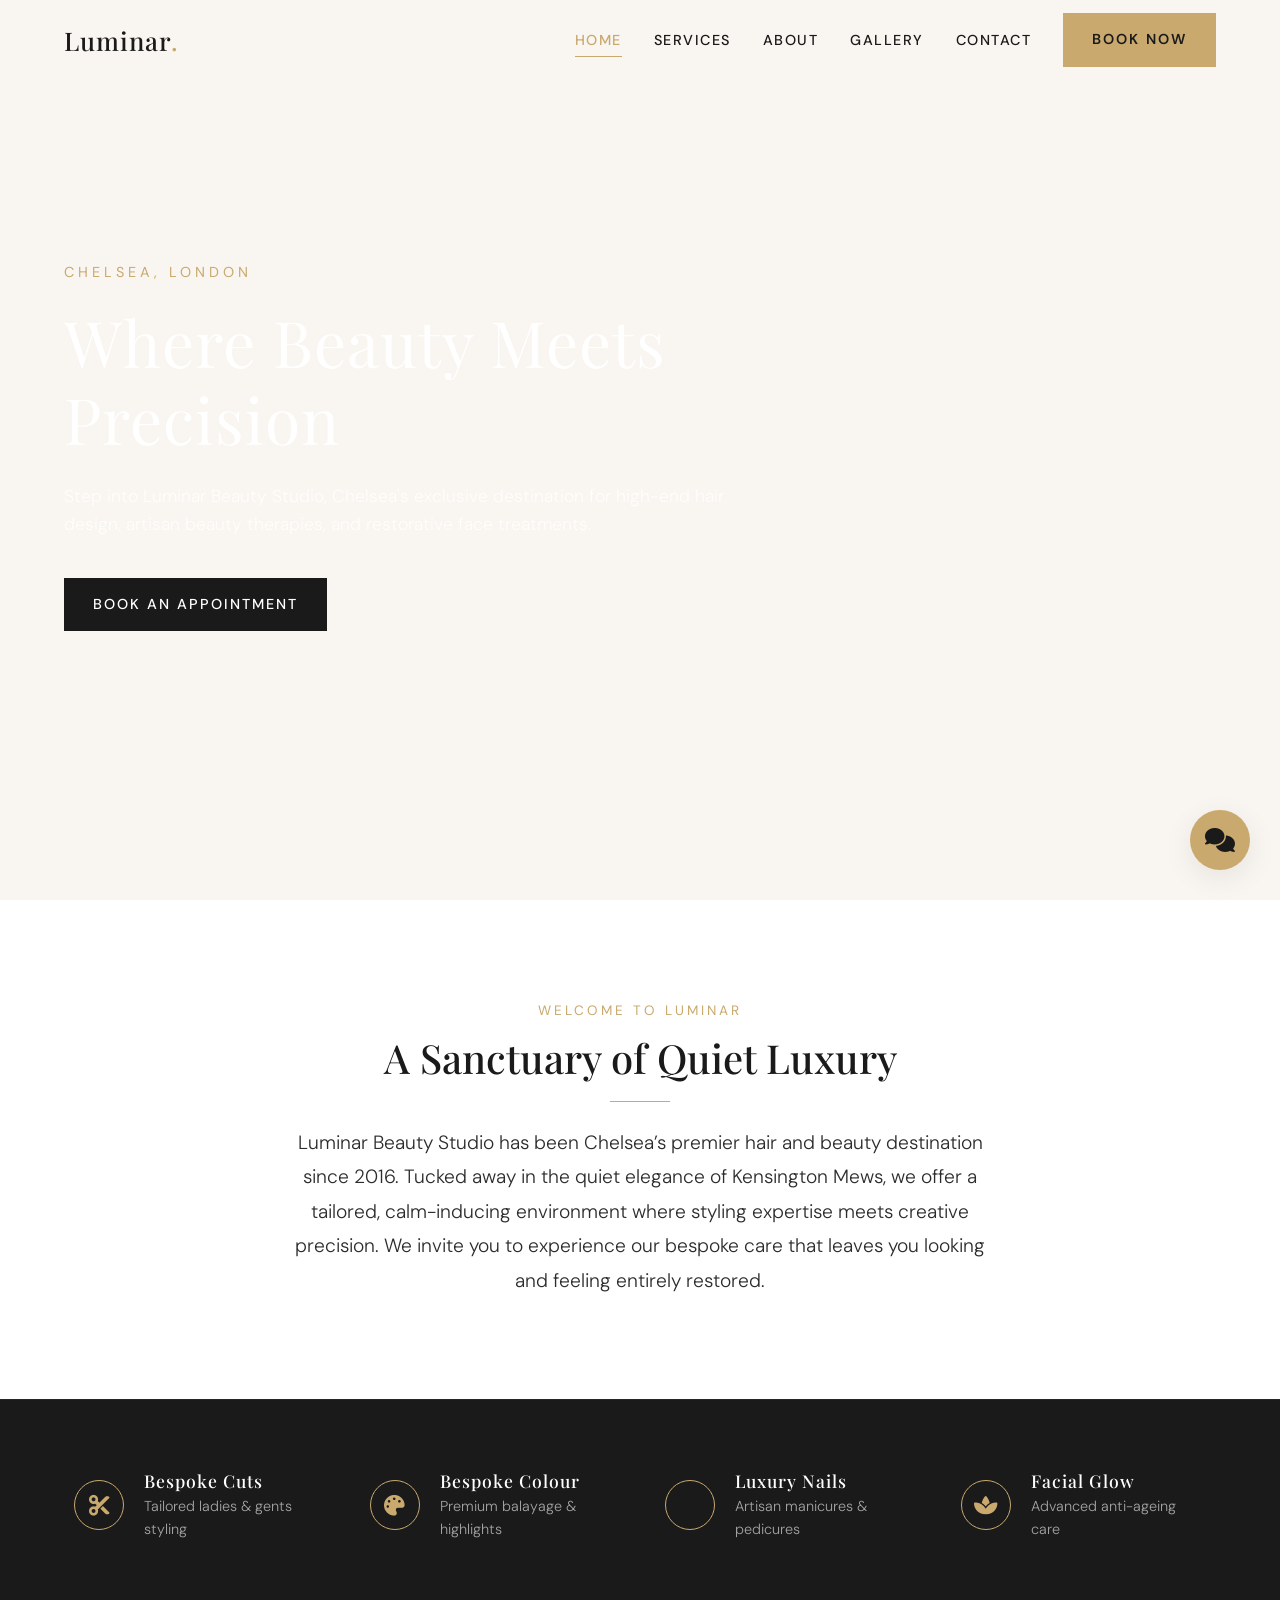
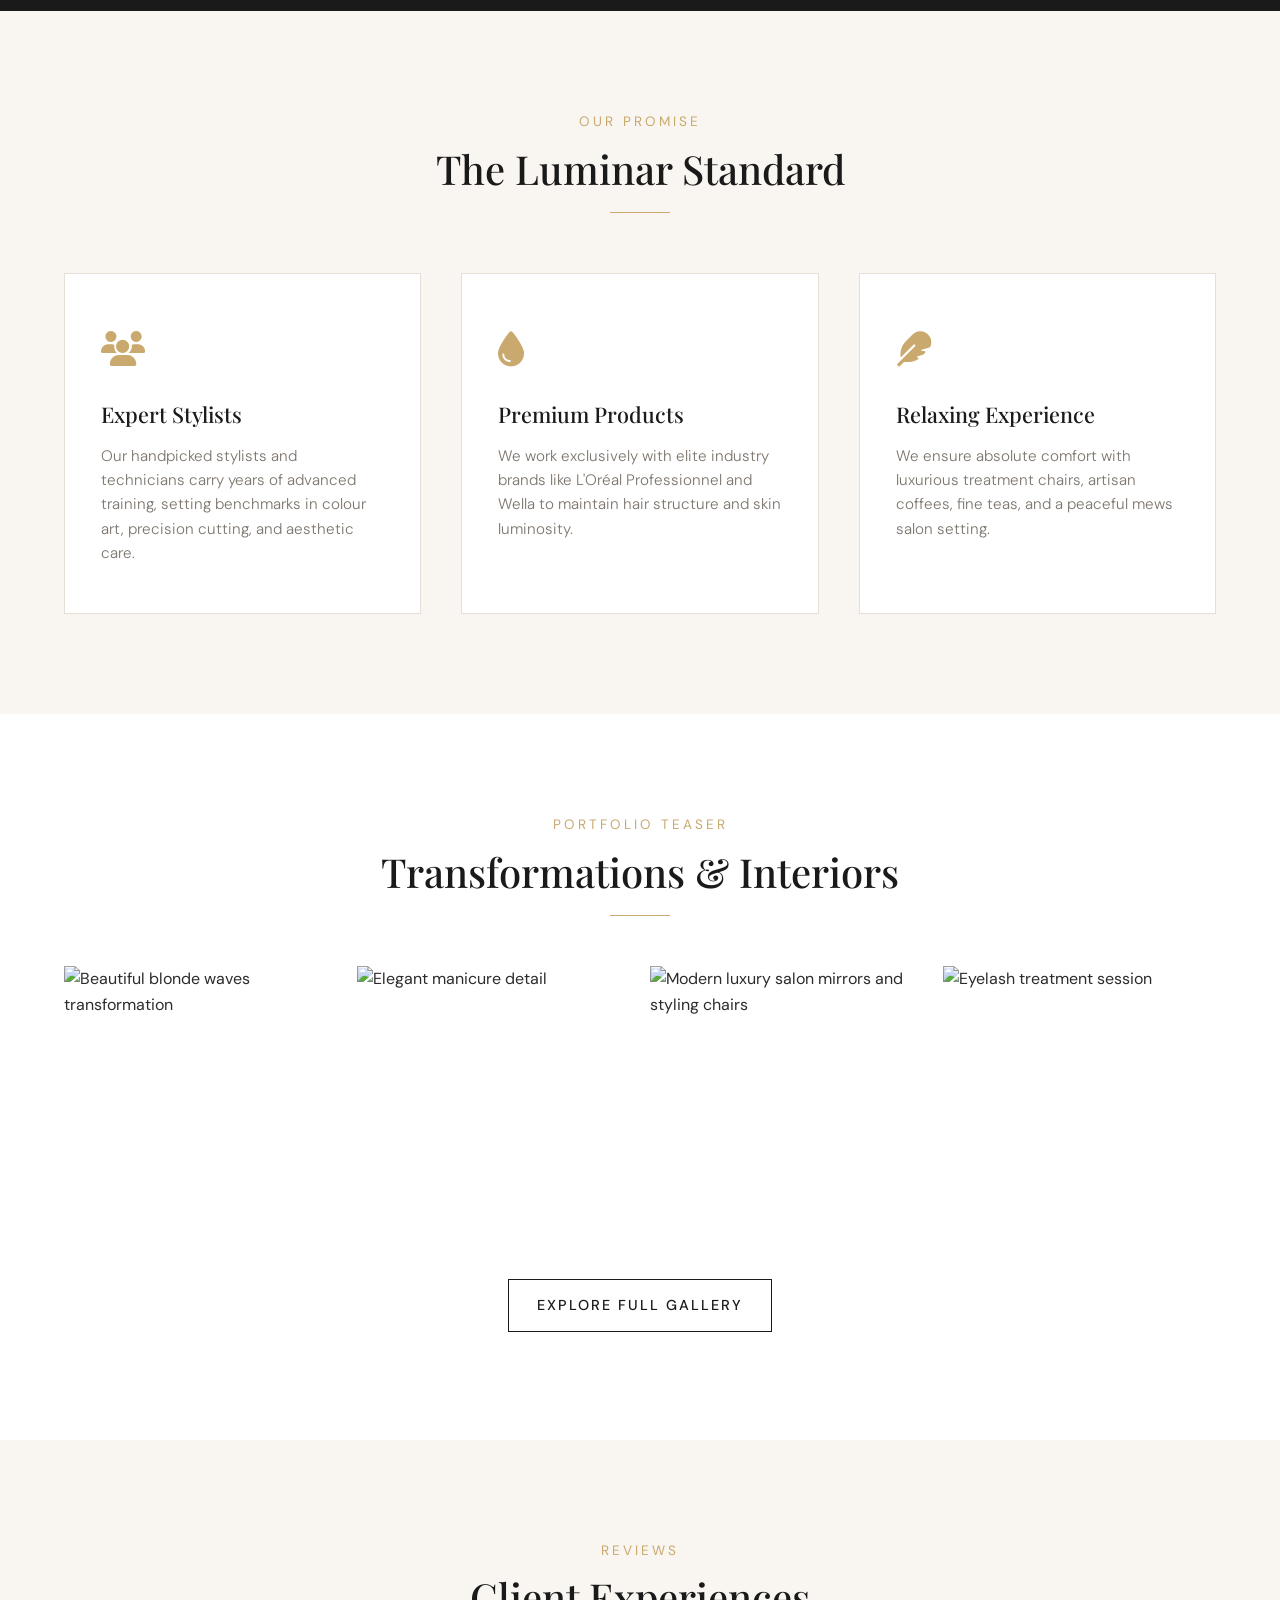
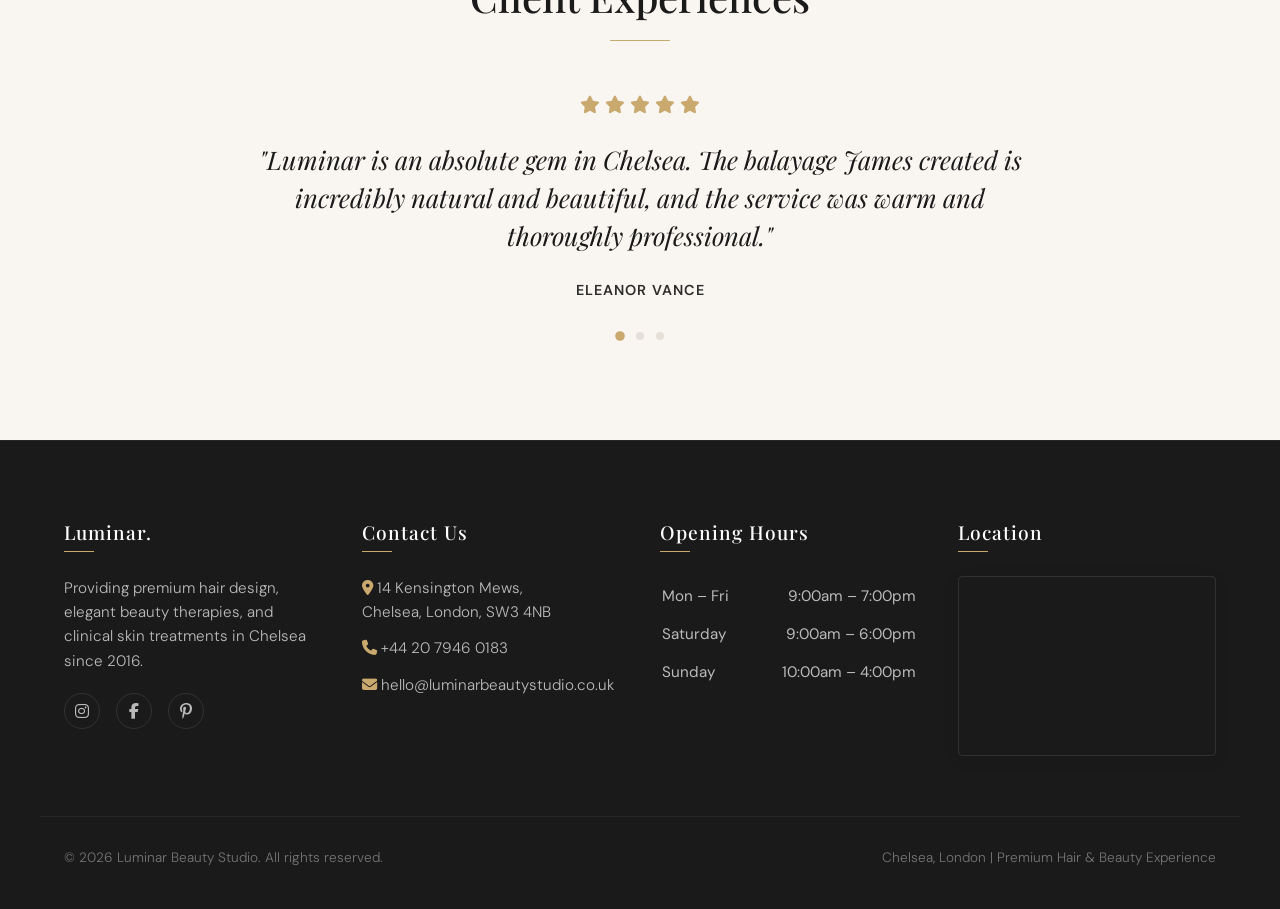
==== index.html @ 2d9eed4e "Initial commit: Luminar Beauty Studio website" ====
<!DOCTYPE html>
<html lang="en">
<head>
  <meta charset="UTF-8">
  <meta name="viewport" content="width=device-width, initial-scale=1.0">
  <meta name="description" content="Discover Luminar Beauty Studio, Chelsea's premier hair and beauty salon in London. Experience boutique luxury, professional hair colouring, balayage, manicures, and bespoke facials.">
  <title>Luminar Beauty Studio | Premium Chelsea Hair &amp; Beauty Salon, London</title>
  <link rel="stylesheet" href="styles.css">
  <link rel="stylesheet" href="https://cdnjs.cloudflare.com/ajax/libs/font-awesome/6.4.0/css/all.min.css">
</head>
<body>

  <!-- Sticky Header -->
  <header>
    <div class="container header-container">
      <a href="index.html" class="logo" id="header-logo">
        <h1>Luminar<span>.</span></h1>
      </a>
      
      <nav>
        <ul class="nav-links">
          <li><a href="index.html" class="nav-link">Home</a></li>
          <li><a href="services.html" class="nav-link">Services</a></li>
          <li><a href="about.html" class="nav-link">About</a></li>
          <li><a href="gallery.html" class="nav-link">Gallery</a></li>
          <li><a href="contact.html" class="nav-link">Contact</a></li>
        </ul>
        <a href="contact.html" class="btn btn-gold btn-header">Book Now</a>
      </nav>

      <button class="hamburger" aria-label="Toggle Navigation">
        <span class="hamburger-line"></span>
        <span class="hamburger-line"></span>
        <span class="hamburger-line"></span>
      </button>
    </div>
  </header>

  <!-- Hero Section -->
  <section class="hero">
    <div class="hero-bg" style="background-image: url('https://images.unsplash.com/photo-1560066984-138dadb4c035?auto=format&fit=crop&w=1600&q=80');"></div>
    <div class="container">
      <div class="hero-content reveal">
        <span class="hero-subtitle">Chelsea, London</span>
        <h1>Where Beauty Meets Precision</h1>
        <p class="hero-text">Step into Luminar Beauty Studio, Chelsea's exclusive destination for high-end hair design, artisan beauty therapies, and restorative face treatments.</p>
        <a href="contact.html" class="btn btn-primary"><span>Book an Appointment</span></a>
      </div>
    </div>
  </section>

  <!-- Intro Section -->
  <section class="intro-section section-padding">
    <div class="container">
      <div class="reveal">
        <span class="section-subtitle">Welcome to Luminar</span>
        <h2 class="section-title">A Sanctuary of Quiet Luxury</h2>
        <p class="intro-text">Luminar Beauty Studio has been Chelsea’s premier hair and beauty destination since 2016. Tucked away in the quiet elegance of Kensington Mews, we offer a tailored, calm-inducing environment where styling expertise meets creative precision. We invite you to experience our bespoke care that leaves you looking and feeling entirely restored.</p>
      </div>
    </div>
  </section>

  <!-- Services Highlight Strip -->
  <section class="services-highlight">
    <div class="container">
      <div class="services-strip reveal">
        <div class="strip-item">
          <div class="strip-icon"><i class="fa-solid fa-scissors"></i></div>
          <div class="strip-info">
            <h3>Bespoke Cuts</h3>
            <p>Tailored ladies &amp; gents styling</p>
          </div>
        </div>
        <div class="strip-item">
          <div class="strip-icon"><i class="fa-solid fa-palette"></i></div>
          <div class="strip-info">
            <h3>Bespoke Colour</h3>
            <p>Premium balayage &amp; highlights</p>
          </div>
        </div>
        <div class="strip-item">
          <div class="strip-icon"><i class="fa-solid fa-sparkles"></i></div>
          <div class="strip-info">
            <h3>Luxury Nails</h3>
            <p>Artisan manicures &amp; pedicures</p>
          </div>
        </div>
        <div class="strip-item">
          <div class="strip-icon"><i class="fa-solid fa-spa"></i></div>
          <div class="strip-info">
            <h3>Facial Glow</h3>
            <p>Advanced anti-ageing care</p>
          </div>
        </div>
      </div>
    </div>
  </section>

  <!-- Why Choose Us -->
  <section class="why-choose-us section-padding">
    <div class="container">
      <div class="text-center reveal">
        <span class="section-subtitle">Our Promise</span>
        <h2 class="section-title">The Luminar Standard</h2>
      </div>
      
      <div class="why-grid">
        <div class="why-card reveal" style="transition-delay: 0.1s;">
          <div class="why-card-icon"><i class="fa-solid fa-users"></i></div>
          <h3>Expert Stylists</h3>
          <p>Our handpicked stylists and technicians carry years of advanced training, setting benchmarks in colour art, precision cutting, and aesthetic care.</p>
        </div>
        <div class="why-card reveal" style="transition-delay: 0.2s;">
          <div class="why-card-icon"><i class="fa-solid fa-droplet"></i></div>
          <h3>Premium Products</h3>
          <p>We work exclusively with elite industry brands like L'Oréal Professionnel and Wella to maintain hair structure and skin luminosity.</p>
        </div>
        <div class="why-card reveal" style="transition-delay: 0.3s;">
          <div class="why-card-icon"><i class="fa-solid fa-feather"></i></div>
          <h3>Relaxing Experience</h3>
          <p>We ensure absolute comfort with luxurious treatment chairs, artisan coffees, fine teas, and a peaceful mews salon setting.</p>
        </div>
      </div>
    </div>
  </section>

  <!-- Before & After Teaser -->
  <section class="gallery-teaser section-padding">
    <div class="container">
      <div class="text-center reveal">
        <span class="section-subtitle">Portfolio Teaser</span>
        <h2 class="section-title">Transformations &amp; Interiors</h2>
      </div>
      
      <div class="teaser-grid reveal">
        <div class="teaser-item">
          <img src="https://images.unsplash.com/photo-1595476108010-b4d1f102b1b1?auto=format&fit=crop&w=600&q=80" alt="Beautiful blonde waves transformation">
          <div class="teaser-overlay"><span>View Hair</span></div>
        </div>
        <div class="teaser-item">
          <img src="https://images.unsplash.com/photo-1604654894610-df63bc536371?auto=format&fit=crop&w=600&q=80" alt="Elegant manicure detail">
          <div class="teaser-overlay"><span>View Beauty</span></div>
        </div>
        <div class="teaser-item">
          <img src="https://images.unsplash.com/photo-1633681926022-84c23e8cb2d6?auto=format&fit=crop&w=600&q=80" alt="Modern luxury salon mirrors and styling chairs">
          <div class="teaser-overlay"><span>View Interiors</span></div>
        </div>
        <div class="teaser-item">
          <img src="https://images.unsplash.com/photo-1522337360788-8b13dee7a37e?auto=format&fit=crop&w=600&q=80" alt="Eyelash treatment session">
          <div class="teaser-overlay"><span>View Care</span></div>
        </div>
      </div>
      
      <div class="text-center reveal" style="margin-top: 20px;">
        <a href="gallery.html" class="btn btn-secondary">Explore Full Gallery</a>
      </div>
    </div>
  </section>

  <!-- Testimonials -->
  <section class="testimonials-section section-padding">
    <div class="container">
      <div class="text-center reveal">
        <span class="section-subtitle">Reviews</span>
        <h2 class="section-title">Client Experiences</h2>
      </div>
      
      <div class="testimonials-container reveal">
        <div class="testimonial-slide active" data-slide-index="0">
          <div class="stars">
            <i class="fa-solid fa-star"></i>
            <i class="fa-solid fa-star"></i>
            <i class="fa-solid fa-star"></i>
            <i class="fa-solid fa-star"></i>
            <i class="fa-solid fa-star"></i>
          </div>
          <p class="quote">"Luminar is an absolute gem in Chelsea. The balayage James created is incredibly natural and beautiful, and the service was warm and thoroughly professional."</p>
          <div class="client-name">Eleanor Vance</div>
        </div>
        
        <div class="testimonial-slide" data-slide-index="1">
          <div class="stars">
            <i class="fa-solid fa-star"></i>
            <i class="fa-solid fa-star"></i>
            <i class="fa-solid fa-star"></i>
            <i class="fa-solid fa-star"></i>
            <i class="fa-solid fa-star"></i>
          </div>
          <p class="quote">"The best gel manicure I have ever had in London. Priya pays attention to every minor detail. The salon interior is gorgeous, quiet, and peaceful."</p>
          <div class="client-name">Sophia Sterling</div>
        </div>
        
        <div class="testimonial-slide" data-slide-index="2">
          <div class="stars">
            <i class="fa-solid fa-star"></i>
            <i class="fa-solid fa-star"></i>
            <i class="fa-solid fa-star"></i>
            <i class="fa-solid fa-star"></i>
            <i class="fa-solid fa-star"></i>
          </div>
          <p class="quote">"A truly five-star experience from start to finish. The team is lovely, the atmosphere is elegant yet welcoming, and my haircut is perfect. Strongly recommend!"</p>
          <div class="client-name">Marcus Thorne</div>
        </div>
        
        <div class="testimonial-dots">
          <span class="dot active" data-slide="0"></span>
          <span class="dot" data-slide="1"></span>
          <span class="dot" data-slide="2"></span>
        </div>
      </div>
    </div>
  </section>

  <!-- Footer -->
  <footer>
    <div class="container footer-grid">
      <div class="footer-col">
        <h3>Luminar.</h3>
        <p>Providing premium hair design, elegant beauty therapies, and clinical skin treatments in Chelsea since 2016.</p>
        <div class="social-links">
          <a href="https://instagram.com/luminarbeautystudio" target="_blank" aria-label="Instagram"><i class="fa-brands fa-instagram"></i></a>
          <a href="#" aria-label="Facebook"><i class="fa-brands fa-facebook-f"></i></a>
          <a href="#" aria-label="Pinterest"><i class="fa-brands fa-pinterest-p"></i></a>
        </div>
      </div>
      
      <div class="footer-col">
        <h3>Contact Us</h3>
        <p><i class="fa-solid fa-location-dot gold-text"></i> 14 Kensington Mews,<br>Chelsea, London, SW3 4NB</p>
        <p><i class="fa-solid fa-phone gold-text"></i> +44 20 7946 0183</p>
        <p><i class="fa-solid fa-envelope gold-text"></i> <a href="mailto:hello@luminarbeautystudio.co.uk">hello@luminarbeautystudio.co.uk</a></p>
      </div>
      
      <div class="footer-col">
        <h3>Opening Hours</h3>
        <table class="hours-table">
          <tr><td>Mon – Fri</td><td>9:00am – 7:00pm</td></tr>
          <tr><td>Saturday</td><td>9:00am – 6:00pm</td></tr>
          <tr><td>Sunday</td><td>10:00am – 4:00pm</td></tr>
        </table>
      </div>
      
      <div class="footer-col">
        <h3>Location</h3>
        <div class="map-container">
          <iframe src="https://www.google.com/maps/embed?pb=!1m18!1m12!1m3!1d2484.2863953787723!2d-0.1742938!3d51.4895697!2m3!1f0!2f0!3f0!3m2!1i1024!2i768!4f13.1!3m3!1m2!1s0x4876056637b8be73%3A0xe9f79e5eb2d1fdf2!2sKensington%20Mews%2C%20Chelsea%2C%20London%2C%20UK!5e0!3m2!1sen!2sus!4v1680000000000!5m2!1sen!2sus" allowfullscreen="" loading="lazy" referrerpolicy="no-referrer-when-downgrade" title="Google Maps - Luminar Chelsea location"></iframe>
        </div>
      </div>
    </div>
    
    <div class="container footer-bottom">
      <p>&copy; 2026 Luminar Beauty Studio. All rights reserved.</p>
      <p>Chelsea, London | Premium Hair &amp; Beauty Experience</p>
    </div>
  </footer>

  <!-- Floating AI Chat Widget -->
  <div class="chat-widget">
    <button id="chat-trigger" class="chat-trigger" aria-label="Open AI Assistant">
      <i class="fa-solid fa-comments"></i>
    </button>
    <div id="chat-window" class="chat-window">
      <div class="chat-header">
        <div class="chat-avatar">L</div>
        <div class="chat-header-info">
          <h4>Luminar AI Assistant ✨</h4>
          <p>Ask me anything about our services</p>
        </div>
        <button id="chat-close-btn" class="chat-close-btn" aria-label="Close Chat">&times;</button>
      </div>
      <div id="chat-body" class="chat-body">
        <div class="chat-message bot">
          Hello! I'm your Luminar AI Assistant. Ask me anything about our hair, beauty, or facial services, pricing, or opening hours!
        </div>
        <div id="typing-indicator" class="typing-indicator">
          <div class="typing-dot"></div>
          <div class="typing-dot"></div>
          <div class="typing-dot"></div>
        </div>
      </div>
      <div class="chat-footer">
        <input type="text" id="chat-input" class="chat-input" placeholder="Type your message..." autocomplete="off">
        <button id="chat-send-btn" class="chat-send-btn" aria-label="Send Message">
          <i class="fa-solid fa-paper-plane"></i>
        </button>
      </div>
    </div>
  </div>

  <script src="script.js"></script>
</body>
</html>
---- styles.css ----
/* ==========================================================================
   Luminar Beauty Studio - Premium CSS Design System
   ========================================================================== */

/* Imports */
@import url('https://fonts.googleapis.com/css2?family=DM+Sans:ital,opsz,wght@0,9..40,300;0,9..40,400;0,9..40,500;0,9..40,700;1,9..40,400&family=Playfair+Display:ital,wght@0,400;0,500;0,600;0,700;1,400&display=swap');

/* Variables */
:root {
  --color-charcoal: #1a1a1a;
  --color-charcoal-rgb: 26, 26, 26;
  --color-cream: #f9f5f0;
  --color-cream-rgb: 249, 245, 240;
  --color-gold: #c9a96e;
  --color-gold-hover: #b8955a;
  --color-gold-light: rgba(201, 169, 110, 0.1);
  --color-border: #e5dfd8;
  --color-white: #ffffff;
  --color-text-dark: #2c2c2c;
  --color-text-light: #f9f5f0;
  --color-text-muted: #7c756d;
  
  --font-serif: 'Playfair Display', Georgia, serif;
  --font-sans: 'DM Sans', system-ui, -apple-system, sans-serif;
  
  --transition-smooth: all 0.4s cubic-bezier(0.25, 1, 0.5, 1);
  --transition-fast: all 0.2s ease;
  --shadow-subtle: 0 4px 20px rgba(0, 0, 0, 0.05);
  --shadow-medium: 0 8px 30px rgba(0, 0, 0, 0.08);
  --shadow-chat: 0 12px 40px rgba(0, 0, 0, 0.15);
  
  --header-height: 80px;
}

/* Reset & Base Styles */
*, *::before, *::after {
  box-sizing: border-box;
  margin: 0;
  padding: 0;
}

html {
  scroll-behavior: smooth;
  -webkit-font-smoothing: antialiased;
  -moz-osx-font-smoothing: grayscale;
}

body {
  font-family: var(--font-sans);
  background-color: var(--color-cream);
  color: var(--color-text-dark);
  line-height: 1.6;
  overflow-x: hidden;
}

/* Typography */
h1, h2, h3, h4, h5, h6 {
  font-family: var(--font-serif);
  color: var(--color-charcoal);
  font-weight: 500;
  line-height: 1.2;
}

p {
  color: var(--color-text-dark);
  font-size: 1.05rem;
  font-weight: 300;
}

a {
  text-decoration: none;
  color: inherit;
  transition: var(--transition-fast);
}

/* Utilities */
.container {
  width: 100%;
  max-width: 1200px;
  margin: 0 auto;
  padding: 0 24px;
}

.section-padding {
  padding: 100px 0;
}

.text-center {
  text-align: center;
}

.gold-text {
  color: var(--color-gold);
}

/* Buttons */
.btn {
  display: inline-block;
  padding: 14px 28px;
  font-family: var(--font-sans);
  font-size: 0.9rem;
  font-weight: 500;
  text-transform: uppercase;
  letter-spacing: 2px;
  border: 1px solid transparent;
  cursor: pointer;
  transition: var(--transition-smooth);
  position: relative;
  overflow: hidden;
}

.btn-primary {
  background-color: var(--color-charcoal);
  color: var(--color-white);
  border-color: var(--color-charcoal);
}

.btn-primary::after {
  content: '';
  position: absolute;
  top: 0;
  left: 0;
  width: 100%;
  height: 100%;
  background: var(--color-gold);
  z-index: 1;
  transform: scaleX(0);
  transform-origin: right;
  transition: transform 0.4s cubic-bezier(0.25, 1, 0.5, 1);
}

.btn-primary:hover::after {
  transform: scaleX(1);
  transform-origin: left;
}

.btn-primary:hover {
  border-color: var(--color-gold);
}

.btn-primary span {
  position: relative;
  z-index: 2;
}

.btn-secondary {
  background-color: transparent;
  color: var(--color-charcoal);
  border-color: var(--color-charcoal);
}

.btn-secondary:hover {
  background-color: var(--color-charcoal);
  color: var(--color-white);
}

.btn-gold {
  background-color: var(--color-gold);
  color: var(--color-charcoal);
  border-color: var(--color-gold);
  font-weight: 600;
}

.btn-gold:hover {
  background-color: var(--color-charcoal);
  color: var(--color-white);
  border-color: var(--color-charcoal);
}

/* Animations */
.reveal {
  opacity: 0;
  transform: translateY(30px);
  transition: opacity 0.8s cubic-bezier(0.25, 1, 0.5, 1), transform 0.8s cubic-bezier(0.25, 1, 0.5, 1);
}

.reveal.active {
  opacity: 1;
  transform: translateY(0);
}

/* Sticky Header */
header {
  position: fixed;
  top: 0;
  left: 0;
  width: 100%;
  height: var(--header-height);
  z-index: 1000;
  transition: var(--transition-smooth);
  display: flex;
  align-items: center;
}

header.scrolled {
  background-color: rgba(26, 26, 26, 0.95);
  backdrop-filter: blur(10px);
  box-shadow: var(--shadow-subtle);
  height: 70px;
}

header.scrolled .nav-link {
  color: var(--color-text-light);
}

header.scrolled .logo h1 {
  color: var(--color-white);
}

header.scrolled .hamburger-line {
  background-color: var(--color-white);
}

.header-container {
  display: flex;
  justify-content: space-between;
  align-items: center;
  width: 100%;
}

.logo h1 {
  font-family: var(--font-serif);
  font-size: 1.6rem;
  letter-spacing: 1px;
  color: var(--color-charcoal);
  transition: var(--transition-smooth);
}

.logo span {
  color: var(--color-gold);
}

nav {
  display: flex;
  align-items: center;
  gap: 32px;
}

.nav-links {
  display: flex;
  list-style: none;
  gap: 32px;
}

.nav-link {
  font-size: 0.9rem;
  font-weight: 500;
  text-transform: uppercase;
  letter-spacing: 1.5px;
  color: var(--color-charcoal);
  padding: 8px 0;
  position: relative;
}

.nav-link::after {
  content: '';
  position: absolute;
  bottom: 0;
  left: 0;
  width: 100%;
  height: 1px;
  background-color: var(--color-gold);
  transform: scaleX(0);
  transform-origin: right;
  transition: transform 0.3s ease;
}

.nav-link:hover::after,
.nav-link.active::after {
  transform: scaleX(1);
  transform-origin: left;
}

.nav-link.active {
  color: var(--color-gold) !important;
}

/* Hamburger Menu (Mobile Only) */
.hamburger {
  display: none;
  flex-direction: column;
  justify-content: space-between;
  width: 24px;
  height: 18px;
  background: transparent;
  border: none;
  cursor: pointer;
  z-index: 1100;
}

.hamburger-line {
  width: 100%;
  height: 2px;
  background-color: var(--color-charcoal);
  transition: var(--transition-smooth);
}

/* Hero Section (Home) */
.hero {
  position: relative;
  height: 100vh;
  min-height: 600px;
  display: flex;
  align-items: center;
  color: var(--color-white);
  overflow: hidden;
}

.hero-bg {
  position: absolute;
  top: 0;
  left: 0;
  width: 100%;
  height: 100%;
  background-size: cover;
  background-position: center;
  filter: brightness(0.45);
  transform: scale(1.05);
  animation: subtleZoom 20s infinite alternate;
  z-index: 1;
}

@keyframes subtleZoom {
  0% { transform: scale(1.05); }
  100% { transform: scale(1.12); }
}

.hero-content {
  position: relative;
  z-index: 2;
  max-width: 700px;
}

.hero-subtitle {
  font-family: var(--font-sans);
  font-size: 0.9rem;
  text-transform: uppercase;
  letter-spacing: 4px;
  color: var(--color-gold);
  margin-bottom: 20px;
  display: block;
}

.hero h1 {
  color: var(--color-white);
  font-size: 4rem;
  margin-bottom: 24px;
  font-weight: 400;
  letter-spacing: 1px;
}

.hero-text {
  font-size: 1.1rem;
  color: rgba(255, 255, 255, 0.85);
  margin-bottom: 40px;
  font-weight: 300;
}

/* Intro Section */
.intro-section {
  background-color: var(--color-white);
  text-align: center;
}

.section-subtitle {
  font-family: var(--font-sans);
  font-size: 0.85rem;
  text-transform: uppercase;
  letter-spacing: 3px;
  color: var(--color-gold);
  margin-bottom: 12px;
  display: block;
}

.section-title {
  font-size: 2.5rem;
  margin-bottom: 24px;
  position: relative;
  padding-bottom: 20px;
}

.section-title::after {
  content: '';
  position: absolute;
  bottom: 0;
  left: 50%;
  transform: translateX(-50%);
  width: 60px;
  height: 1px;
  background-color: var(--color-gold);
}

.intro-text {
  max-width: 700px;
  margin: 0 auto;
  font-size: 1.2rem;
  font-weight: 300;
  line-height: 1.8;
  color: var(--color-text-dark);
}

/* Services highlight strip */
.services-highlight {
  background-color: var(--color-charcoal);
  color: var(--color-white);
  padding: 60px 0;
  border-top: 1px solid rgba(255, 255, 255, 0.05);
}

.services-strip {
  display: grid;
  grid-template-columns: repeat(4, 1fr);
  gap: 30px;
}

.strip-item {
  display: flex;
  align-items: center;
  gap: 20px;
  padding: 10px;
}

.strip-icon {
  width: 50px;
  height: 50px;
  border-radius: 50%;
  border: 1px solid var(--color-gold);
  display: flex;
  align-items: center;
  justify-content: center;
  color: var(--color-gold);
  font-size: 1.3rem;
  flex-shrink: 0;
}

.strip-info h3 {
  color: var(--color-white);
  font-size: 1.1rem;
  letter-spacing: 1px;
  margin-bottom: 4px;
}

.strip-info p {
  color: rgba(255, 255, 255, 0.6);
  font-size: 0.9rem;
}

/* Why Choose Us */
.why-choose-us {
  background-color: var(--color-cream);
}

.why-grid {
  display: grid;
  grid-template-columns: repeat(3, 1fr);
  gap: 40px;
  margin-top: 60px;
}

.why-card {
  background-color: var(--color-white);
  padding: 48px 36px;
  border: 1px solid var(--color-border);
  transition: var(--transition-smooth);
}

.why-card:hover {
  transform: translateY(-5px);
  box-shadow: var(--shadow-subtle);
  border-color: var(--color-gold);
}

.why-card-icon {
  font-size: 2.2rem;
  color: var(--color-gold);
  margin-bottom: 24px;
}

.why-card h3 {
  font-size: 1.35rem;
  margin-bottom: 16px;
}

.why-card p {
  font-size: 0.95rem;
  color: var(--color-text-muted);
}

/* Gallery Teaser */
.gallery-teaser {
  background-color: var(--color-white);
}

.teaser-grid {
  display: grid;
  grid-template-columns: repeat(4, 1fr);
  gap: 20px;
  margin: 50px 0 40px;
}

.teaser-item {
  position: relative;
  overflow: hidden;
  aspect-ratio: 1 / 1;
}

.teaser-item img {
  width: 100%;
  height: 100%;
  object-fit: cover;
  transition: transform 0.6s ease;
}

.teaser-item:hover img {
  transform: scale(1.08);
}

.teaser-overlay {
  position: absolute;
  top: 0;
  left: 0;
  width: 100%;
  height: 100%;
  background: rgba(26, 26, 26, 0.6);
  display: flex;
  align-items: center;
  justify-content: center;
  opacity: 0;
  transition: var(--transition-smooth);
}

.teaser-item:hover .teaser-overlay {
  opacity: 1;
}

.teaser-overlay span {
  color: var(--color-white);
  border-bottom: 1px solid var(--color-gold);
  padding-bottom: 4px;
  font-weight: 500;
  letter-spacing: 1.5px;
  text-transform: uppercase;
  font-size: 0.85rem;
}

/* Testimonials Carousel */
.testimonials-section {
  background-color: var(--color-cream);
  overflow: hidden;
  position: relative;
}

.testimonials-container {
  max-width: 800px;
  margin: 50px auto 0;
  position: relative;
}

.testimonial-slide {
  text-align: center;
  display: none;
  animation: fadeIn 0.6s ease;
}

.testimonial-slide.active {
  display: block;
}

@keyframes fadeIn {
  from { opacity: 0; transform: translateY(10px); }
  to { opacity: 1; transform: translateY(0); }
}

.stars {
  color: var(--color-gold);
  font-size: 1.1rem;
  margin-bottom: 20px;
}

.quote {
  font-family: var(--font-serif);
  font-size: 1.6rem;
  color: var(--color-charcoal);
  line-height: 1.5;
  margin-bottom: 24px;
  font-style: italic;
}

.client-name {
  font-family: var(--font-sans);
  font-weight: 600;
  letter-spacing: 1px;
  text-transform: uppercase;
  font-size: 0.9rem;
}

.testimonial-dots {
  display: flex;
  justify-content: center;
  gap: 12px;
  margin-top: 30px;
}

.dot {
  width: 8px;
  height: 8px;
  border-radius: 50%;
  background-color: var(--color-border);
  cursor: pointer;
  transition: var(--transition-fast);
}

.dot.active {
  background-color: var(--color-gold);
  transform: scale(1.2);
}

/* Footer */
footer {
  background-color: var(--color-charcoal);
  color: var(--color-text-light);
  padding: 80px 0 40px;
  border-top: 1px solid rgba(255, 255, 255, 0.05);
}

.footer-grid {
  display: grid;
  grid-template-columns: repeat(4, 1fr);
  gap: 40px;
  margin-bottom: 60px;
}

.footer-col h3 {
  color: var(--color-white);
  font-size: 1.2rem;
  letter-spacing: 1px;
  margin-bottom: 24px;
  position: relative;
  padding-bottom: 8px;
}

.footer-col h3::after {
  content: '';
  position: absolute;
  bottom: 0;
  left: 0;
  width: 30px;
  height: 1px;
  background-color: var(--color-gold);
}

.footer-col p {
  color: rgba(255, 255, 255, 0.7);
  font-size: 0.95rem;
  margin-bottom: 12px;
}

.footer-col a {
  color: rgba(255, 255, 255, 0.7);
}

.footer-col a:hover {
  color: var(--color-gold);
}

.social-links {
  display: flex;
  gap: 16px;
  margin-top: 20px;
}

.social-links a {
  width: 36px;
  height: 36px;
  border-radius: 50%;
  border: 1px solid rgba(255, 255, 255, 0.1);
  display: flex;
  align-items: center;
  justify-content: center;
  color: rgba(255, 255, 255, 0.7);
  font-size: 1rem;
}

.social-links a:hover {
  border-color: var(--color-gold);
  color: var(--color-gold);
}

.hours-table {
  width: 100%;
}

.hours-table tr {
  border-bottom: 1px solid rgba(255, 255, 255, 0.05);
}

.hours-table td {
  padding: 6px 0;
  font-size: 0.95rem;
  color: rgba(255, 255, 255, 0.7);
}

.hours-table td:last-child {
  text-align: right;
}

.map-container {
  border: 1px solid rgba(255, 255, 255, 0.1);
  overflow: hidden;
  border-radius: 4px;
  box-shadow: var(--shadow-subtle);
  height: 180px;
}

.map-container iframe {
  width: 100%;
  height: 100%;
  border: none;
}

.footer-bottom {
  border-top: 1px solid rgba(255, 255, 255, 0.05);
  padding-top: 30px;
  display: flex;
  justify-content: space-between;
  align-items: center;
}

.footer-bottom p {
  font-size: 0.85rem;
  color: rgba(255, 255, 255, 0.4);
}

/* Page Header Sub-style */
.page-banner {
  background-color: var(--color-charcoal);
  color: var(--color-white);
  padding: 140px 0 80px;
  text-align: center;
}

.page-banner h1 {
  color: var(--color-white);
  font-size: 3rem;
  margin-bottom: 16px;
}

.page-banner p {
  color: var(--color-gold);
  font-size: 1.1rem;
  font-weight: 300;
  letter-spacing: 2px;
  text-transform: uppercase;
}

/* Services Page CSS */
.services-section {
  background-color: var(--color-cream);
}

.tabs-container {
  display: flex;
  justify-content: center;
  gap: 16px;
  margin-bottom: 50px;
}

.tab-btn {
  background: transparent;
  border: 1px solid var(--color-border);
  color: var(--color-charcoal);
  padding: 12px 24px;
  font-family: var(--font-sans);
  font-size: 0.9rem;
  font-weight: 500;
  text-transform: uppercase;
  letter-spacing: 1.5px;
  cursor: pointer;
  transition: var(--transition-smooth);
}

.tab-btn:hover,
.tab-btn.active {
  background-color: var(--color-charcoal);
  color: var(--color-white);
  border-color: var(--color-charcoal);
}

.services-list {
  display: none;
  grid-template-columns: repeat(2, 1fr);
  gap: 30px;
}

.services-list.active {
  display: grid;
}

.service-card {
  background-color: var(--color-white);
  padding: 30px;
  border: 1px solid var(--color-border);
  display: flex;
  flex-direction: column;
  justify-content: space-between;
  transition: var(--transition-smooth);
}

.service-card:hover {
  border-color: var(--color-gold);
  box-shadow: var(--shadow-subtle);
}

.service-header {
  display: flex;
  justify-content: space-between;
  align-items: baseline;
  margin-bottom: 12px;
}

.service-header h3 {
  font-size: 1.3rem;
}

.service-price {
  font-family: var(--font-serif);
  font-size: 1.3rem;
  font-weight: 600;
  color: var(--color-gold);
}

.service-desc {
  font-size: 0.95rem;
  color: var(--color-text-muted);
}

.services-bottom-cta {
  background-color: var(--color-white);
  border-top: 1px solid var(--color-border);
}

.services-bottom-cta h3 {
  font-size: 1.8rem;
  margin-bottom: 12px;
}

.services-bottom-cta p {
  color: var(--color-text-muted);
  margin-bottom: 24px;
}

/* About Page CSS */
.story-grid {
  display: grid;
  grid-template-columns: 1fr 1fr;
  gap: 60px;
  align-items: center;
}

.story-img-container {
  position: relative;
}

.story-img-container::before {
  content: '';
  position: absolute;
  top: 20px;
  left: 20px;
  width: 100%;
  height: 100%;
  border: 1px solid var(--color-gold);
  z-index: 1;
}

.story-img {
  width: 100%;
  height: auto;
  position: relative;
  z-index: 2;
  display: block;
}

.story-content h2 {
  font-size: 2.2rem;
  margin-bottom: 24px;
}

.story-content p {
  margin-bottom: 20px;
  line-height: 1.8;
}

.story-content p:last-child {
  margin-bottom: 0;
}

/* Meet the Team */
.team-section {
  background-color: var(--color-white);
}

.team-grid {
  display: grid;
  grid-template-columns: repeat(3, 1fr);
  gap: 30px;
  margin-top: 50px;
}

.team-card {
  text-align: center;
}

.team-img-wrapper {
  overflow: hidden;
  aspect-ratio: 4/5;
  margin-bottom: 20px;
}

.team-img-wrapper img {
  width: 100%;
  height: 100%;
  object-fit: cover;
  transition: transform 0.6s cubic-bezier(0.25, 1, 0.5, 1);
}

.team-card:hover .team-img-wrapper img {
  transform: scale(1.05);
}

.team-card h3 {
  font-size: 1.4rem;
  margin-bottom: 6px;
}

.team-card p {
  font-size: 0.9rem;
  color: var(--color-gold);
  text-transform: uppercase;
  letter-spacing: 1px;
  font-weight: 500;
}

/* Brand Values */
.values-grid {
  display: grid;
  grid-template-columns: repeat(3, 1fr);
  gap: 40px;
  margin-top: 50px;
}

.value-col {
  text-align: center;
}

.value-col h3 {
  font-size: 1.4rem;
  margin-bottom: 12px;
}

.value-col p {
  font-size: 0.95rem;
  color: var(--color-text-muted);
}

/* Accreditations */
.accreditations-strip {
  background-color: var(--color-charcoal);
  padding: 60px 0;
  border-top: 1px solid rgba(255, 255, 255, 0.05);
}

.accreditations-container {
  display: flex;
  justify-content: space-around;
  align-items: center;
  flex-wrap: wrap;
  gap: 40px;
}

.accreditation-logo {
  color: rgba(255, 255, 255, 0.4);
  font-family: var(--font-serif);
  font-size: 1.25rem;
  font-weight: 600;
  letter-spacing: 2px;
  text-transform: uppercase;
  border: 1px solid rgba(255, 255, 255, 0.15);
  padding: 10px 24px;
  transition: var(--transition-fast);
}

.accreditation-logo:hover {
  color: var(--color-gold);
  border-color: var(--color-gold);
}

/* Gallery Page CSS */
.gallery-grid {
  display: grid;
  grid-template-columns: repeat(3, 1fr);
  grid-auto-flow: dense;
  gap: 24px;
}

.gallery-item {
  position: relative;
  overflow: hidden;
  cursor: pointer;
  background-color: var(--color-charcoal);
}

.gallery-item.landscape {
  grid-column: span 2;
  aspect-ratio: 16 / 10;
}

.gallery-item.portrait {
  grid-row: span 2;
  aspect-ratio: 3 / 4;
}

.gallery-item.square {
  aspect-ratio: 1 / 1;
}

.gallery-item img {
  width: 100%;
  height: 100%;
  object-fit: cover;
  display: block;
  transition: transform 0.6s cubic-bezier(0.25, 1, 0.5, 1);
}

.gallery-item:hover img {
  transform: scale(1.04);
}

.gallery-info {
  position: absolute;
  bottom: 0;
  left: 0;
  width: 100%;
  background: linear-gradient(transparent, rgba(26, 26, 26, 0.8));
  padding: 30px 20px 20px;
  opacity: 0;
  transform: translateY(10px);
  transition: var(--transition-smooth);
}

.gallery-item:hover .gallery-info {
  opacity: 1;
  transform: translateY(0);
}

.gallery-info h4 {
  color: var(--color-white);
  font-size: 1.1rem;
  margin-bottom: 4px;
}

.gallery-info p {
  color: var(--color-gold);
  font-size: 0.85rem;
  text-transform: uppercase;
  letter-spacing: 1px;
}

/* Lightbox Modal */
.lightbox {
  position: fixed;
  top: 0;
  left: 0;
  width: 100%;
  height: 100%;
  background-color: rgba(26, 26, 26, 0.95);
  backdrop-filter: blur(15px);
  z-index: 2000;
  display: none;
  align-items: center;
  justify-content: center;
  opacity: 0;
  transition: opacity 0.4s ease;
}

.lightbox.active {
  display: flex;
  opacity: 1;
}

.lightbox-content {
  position: relative;
  max-width: 90vw;
  max-height: 80vh;
  box-shadow: var(--shadow-chat);
  transform: scale(0.95);
  transition: transform 0.4s cubic-bezier(0.25, 1, 0.5, 1);
}

.lightbox.active .lightbox-content {
  transform: scale(1);
}

.lightbox-img {
  max-width: 100%;
  max-height: 80vh;
  object-fit: contain;
  display: block;
}

.lightbox-close {
  position: absolute;
  top: -40px;
  right: 0;
  background: transparent;
  border: none;
  color: var(--color-white);
  font-size: 2rem;
  cursor: pointer;
  line-height: 1;
}

.lightbox-close:hover {
  color: var(--color-gold);
}

/* Contact & Booking Page CSS */
.contact-section {
  background-color: var(--color-cream);
}

.contact-grid {
  display: grid;
  grid-template-columns: 1fr 1.2fr;
  gap: 60px;
}

.contact-info-panel {
  background-color: var(--color-white);
  padding: 50px;
  border: 1px solid var(--color-border);
}

.contact-info-panel h2 {
  font-size: 2rem;
  margin-bottom: 30px;
}

.info-item {
  display: flex;
  gap: 20px;
  margin-bottom: 30px;
}

.info-item-icon {
  font-size: 1.3rem;
  color: var(--color-gold);
  flex-shrink: 0;
}

.info-item-text h4 {
  font-size: 1.1rem;
  margin-bottom: 6px;
}

.info-item-text p {
  color: var(--color-text-muted);
  font-size: 0.95rem;
}

.booking-form-panel {
  background-color: var(--color-white);
  padding: 50px;
  border: 1px solid var(--color-border);
}

.booking-form-panel h2 {
  font-size: 2rem;
  margin-bottom: 30px;
}

.form-group {
  margin-bottom: 24px;
}

.form-group label {
  display: block;
  font-size: 0.85rem;
  font-weight: 500;
  text-transform: uppercase;
  letter-spacing: 1px;
  color: var(--color-charcoal);
  margin-bottom: 8px;
}

.form-control {
  width: 100%;
  padding: 14px 18px;
  font-family: var(--font-sans);
  font-size: 0.95rem;
  border: 1px solid var(--color-border);
  background-color: var(--color-cream);
  color: var(--color-charcoal);
  transition: var(--transition-fast);
}

.form-control:focus {
  outline: none;
  border-color: var(--color-gold);
  background-color: var(--color-white);
}

select.form-control {
  appearance: none;
  background-image: url("data:image/svg+xml,%3Csvg xmlns='http://www.w3.org/2000/svg' viewBox='0 0 24 24' fill='none' stroke='%231a1a1a' stroke-width='2' stroke-linecap='round' stroke-linejoin='round'%3E%3Cpolyline points='6 9 12 15 18 9'%3E%3C/polyline%3E%3C/svg%3E");
  background-repeat: no-repeat;
  background-position: right 18px center;
  background-size: 16px;
  padding-right: 45px;
}

.form-row {
  display: grid;
  grid-template-columns: 1fr 1fr;
  gap: 20px;
}

.submit-feedback {
  margin-top: 20px;
  padding: 15px;
  border-radius: 4px;
  font-size: 0.95rem;
  display: none;
}

.submit-feedback.success {
  display: block;
  background-color: rgba(201, 169, 110, 0.15);
  color: var(--color-charcoal);
  border: 1px solid var(--color-gold);
}

.submit-feedback.error {
  display: block;
  background-color: #fce8e6;
  color: #c5221f;
  border: 1px solid #fad2cf;
}

.contact-map-section {
  height: 450px;
  border-top: 1px solid var(--color-border);
}

.contact-map-section iframe {
  width: 100%;
  height: 100%;
  border: none;
}

/* ==========================================================================
   AI Floating Chat Widget
   ========================================================================== */
.chat-widget {
  position: fixed;
  bottom: 30px;
  right: 30px;
  z-index: 1500;
  font-family: var(--font-sans);
}

.chat-trigger {
  width: 60px;
  height: 60px;
  border-radius: 50%;
  background-color: var(--color-gold);
  color: var(--color-charcoal);
  border: none;
  cursor: pointer;
  display: flex;
  align-items: center;
  justify-content: center;
  box-shadow: var(--shadow-medium);
  transition: var(--transition-smooth);
}

.chat-trigger:hover {
  transform: translateY(-3px) scale(1.05);
  background-color: var(--color-charcoal);
  color: var(--color-white);
  box-shadow: var(--shadow-chat);
}

.chat-trigger i {
  font-size: 1.5rem;
}

.chat-window {
  position: absolute;
  bottom: 80px;
  right: 0;
  width: 330px;
  height: 460px;
  background-color: var(--color-white);
  border-radius: 12px;
  box-shadow: var(--shadow-chat);
  border: 1px solid var(--color-border);
  display: flex;
  flex-direction: column;
  overflow: hidden;
  opacity: 0;
  pointer-events: none;
  transform: translateY(20px) scale(0.95);
  transition: opacity 0.4s cubic-bezier(0.25, 1, 0.5, 1), transform 0.4s cubic-bezier(0.25, 1, 0.5, 1);
}

.chat-window.active {
  opacity: 1;
  pointer-events: auto;
  transform: translateY(0) scale(1);
}

.chat-header {
  background-color: var(--color-charcoal);
  color: var(--color-white);
  padding: 16px 20px;
  display: flex;
  align-items: center;
  gap: 12px;
  border-bottom: 1px solid rgba(255, 255, 255, 0.05);
}

.chat-avatar {
  width: 36px;
  height: 36px;
  border-radius: 50%;
  background-color: var(--color-gold);
  display: flex;
  align-items: center;
  justify-content: center;
  color: var(--color-charcoal);
  font-size: 1.1rem;
  font-weight: bold;
}

.chat-header-info h4 {
  color: var(--color-white);
  font-size: 0.95rem;
  font-weight: 600;
}

.chat-header-info p {
  color: var(--color-gold);
  font-size: 0.75rem;
  margin-top: 1px;
}

.chat-close-btn {
  margin-left: auto;
  background: transparent;
  border: none;
  color: rgba(255, 255, 255, 0.6);
  cursor: pointer;
  font-size: 1.2rem;
  transition: var(--transition-fast);
}

.chat-close-btn:hover {
  color: var(--color-white);
}

.chat-body {
  flex-grow: 1;
  padding: 20px;
  overflow-y: auto;
  display: flex;
  flex-direction: column;
  gap: 12px;
  background-color: var(--color-cream);
}

.chat-message {
  max-width: 80%;
  padding: 10px 14px;
  border-radius: 12px;
  font-size: 0.9rem;
  line-height: 1.4;
  word-wrap: break-word;
}

.chat-message.bot {
  background-color: var(--color-white);
  color: var(--color-charcoal);
  border-bottom-left-radius: 2px;
  border: 1px solid var(--color-border);
  align-self: flex-start;
}

.chat-message.user {
  background-color: var(--color-gold);
  color: var(--color-charcoal);
  border-bottom-right-radius: 2px;
  align-self: flex-end;
  font-weight: 500;
}

.typing-indicator {
  display: flex;
  gap: 4px;
  padding: 10px 14px;
  background-color: var(--color-white);
  border: 1px solid var(--color-border);
  border-radius: 12px;
  border-bottom-left-radius: 2px;
  align-self: flex-start;
  display: none;
}

.typing-dot {
  width: 6px;
  height: 6px;
  background-color: var(--color-text-muted);
  border-radius: 50%;
  animation: typingBounce 1.4s infinite ease-in-out both;
}

.typing-dot:nth-child(2) { animation-delay: 0.2s; }
.typing-dot:nth-child(3) { animation-delay: 0.4s; }

@keyframes typingBounce {
  0%, 80%, 100% { transform: scale(0); }
  40% { transform: scale(1); }
}

.chat-footer {
  padding: 12px 16px;
  background-color: var(--color-white);
  border-top: 1px solid var(--color-border);
  display: flex;
  gap: 10px;
}

.chat-input {
  flex-grow: 1;
  border: 1px solid var(--color-border);
  border-radius: 20px;
  padding: 8px 16px;
  font-family: var(--font-sans);
  font-size: 0.9rem;
  outline: none;
  transition: var(--transition-fast);
}

.chat-input:focus {
  border-color: var(--color-gold);
}

.chat-send-btn {
  background-color: var(--color-charcoal);
  color: var(--color-white);
  border: none;
  width: 36px;
  height: 36px;
  border-radius: 50%;
  cursor: pointer;
  display: flex;
  align-items: center;
  justify-content: center;
  transition: var(--transition-smooth);
}

.chat-send-btn:hover {
  background-color: var(--color-gold);
  color: var(--color-charcoal);
}

/* ==========================================================================
   Responsive Media Queries
   ========================================================================== */

@media (max-width: 1024px) {
  h1 { font-size: 3.2rem; }
  .services-strip {
    grid-template-columns: repeat(2, 1fr);
    gap: 24px;
  }
  .teaser-grid {
    grid-template-columns: repeat(2, 1fr);
  }
  .footer-grid {
    grid-template-columns: repeat(2, 1fr);
    gap: 30px;
  }
  .story-grid {
    grid-template-columns: 1fr;
    gap: 40px;
  }
  .story-img-container {
    max-width: 500px;
    margin: 0 auto;
  }
  .contact-grid {
    grid-template-columns: 1fr;
    gap: 40px;
  }
}

@media (max-width: 768px) {
  :root {
    --header-height: 70px;
  }
  
  .section-title {
    font-size: 2rem;
  }
  
  /* Mobile Navigation Hamburger Drawer */
  .hamburger {
    display: flex;
  }
  
  nav {
    position: fixed;
    top: 0;
    right: -100%;
    width: 300px;
    height: 100vh;
    background-color: var(--color-charcoal);
    flex-direction: column;
    justify-content: center;
    align-items: center;
    gap: 40px;
    z-index: 1050;
    transition: right 0.5s cubic-bezier(0.25, 1, 0.5, 1);
    box-shadow: -5px 0 25px rgba(0, 0, 0, 0.15);
  }
  
  nav.active {
    right: 0;
  }
  
  .nav-links {
    flex-direction: column;
    align-items: center;
    gap: 24px;
  }
  
  .nav-link {
    color: var(--color-white) !important;
    font-size: 1.1rem;
  }
  
  /* Mobile header colors */
  header {
    background-color: var(--color-cream);
    box-shadow: var(--shadow-subtle);
  }
  
  .hamburger.active .hamburger-line:nth-child(1) {
    transform: translateY(8px) rotate(45deg);
    background-color: var(--color-white);
  }
  
  .hamburger.active .hamburger-line:nth-child(2) {
    opacity: 0;
  }
  
  .hamburger.active .hamburger-line:nth-child(3) {
    transform: translateY(-8px) rotate(-45deg);
    background-color: var(--color-white);
  }

  .hero h1 {
    font-size: 2.8rem;
  }
  
  .why-grid {
    grid-template-columns: 1fr;
    gap: 24px;
  }
  
  .services-list {
    grid-template-columns: 1fr;
    gap: 20px;
  }
  
  .team-grid {
    grid-template-columns: 1fr;
    gap: 40px;
    max-width: 400px;
    margin: 40px auto 0;
  }
  
  .values-grid {
    grid-template-columns: 1fr;
    gap: 30px;
  }
  
  .gallery-grid {
    grid-template-columns: 1fr;
  }
  
  .gallery-item.landscape {
    grid-column: span 1;
    aspect-ratio: 4 / 3;
  }
  
  .gallery-item.portrait {
    grid-row: span 1;
    aspect-ratio: 4 / 3;
  }
  
  .contact-info-panel,
  .booking-form-panel {
    padding: 30px 20px;
  }
  
  .form-row {
    grid-template-columns: 1fr;
    gap: 0;
  }
  
  .chat-widget {
    bottom: 20px;
    right: 20px;
  }
  
  .chat-window {
    width: calc(100vw - 40px);
    right: 0;
  }
}

@media (max-width: 480px) {
  h1 { font-size: 2.2rem; }
  .hero h1 { font-size: 2.3rem; }
  .section-padding { padding: 60px 0; }
  .services-strip { grid-template-columns: 1fr; }
  .teaser-grid { grid-template-columns: 1fr; }
  .footer-bottom {
    flex-direction: column;
    gap: 16px;
    text-align: center;
  }
}
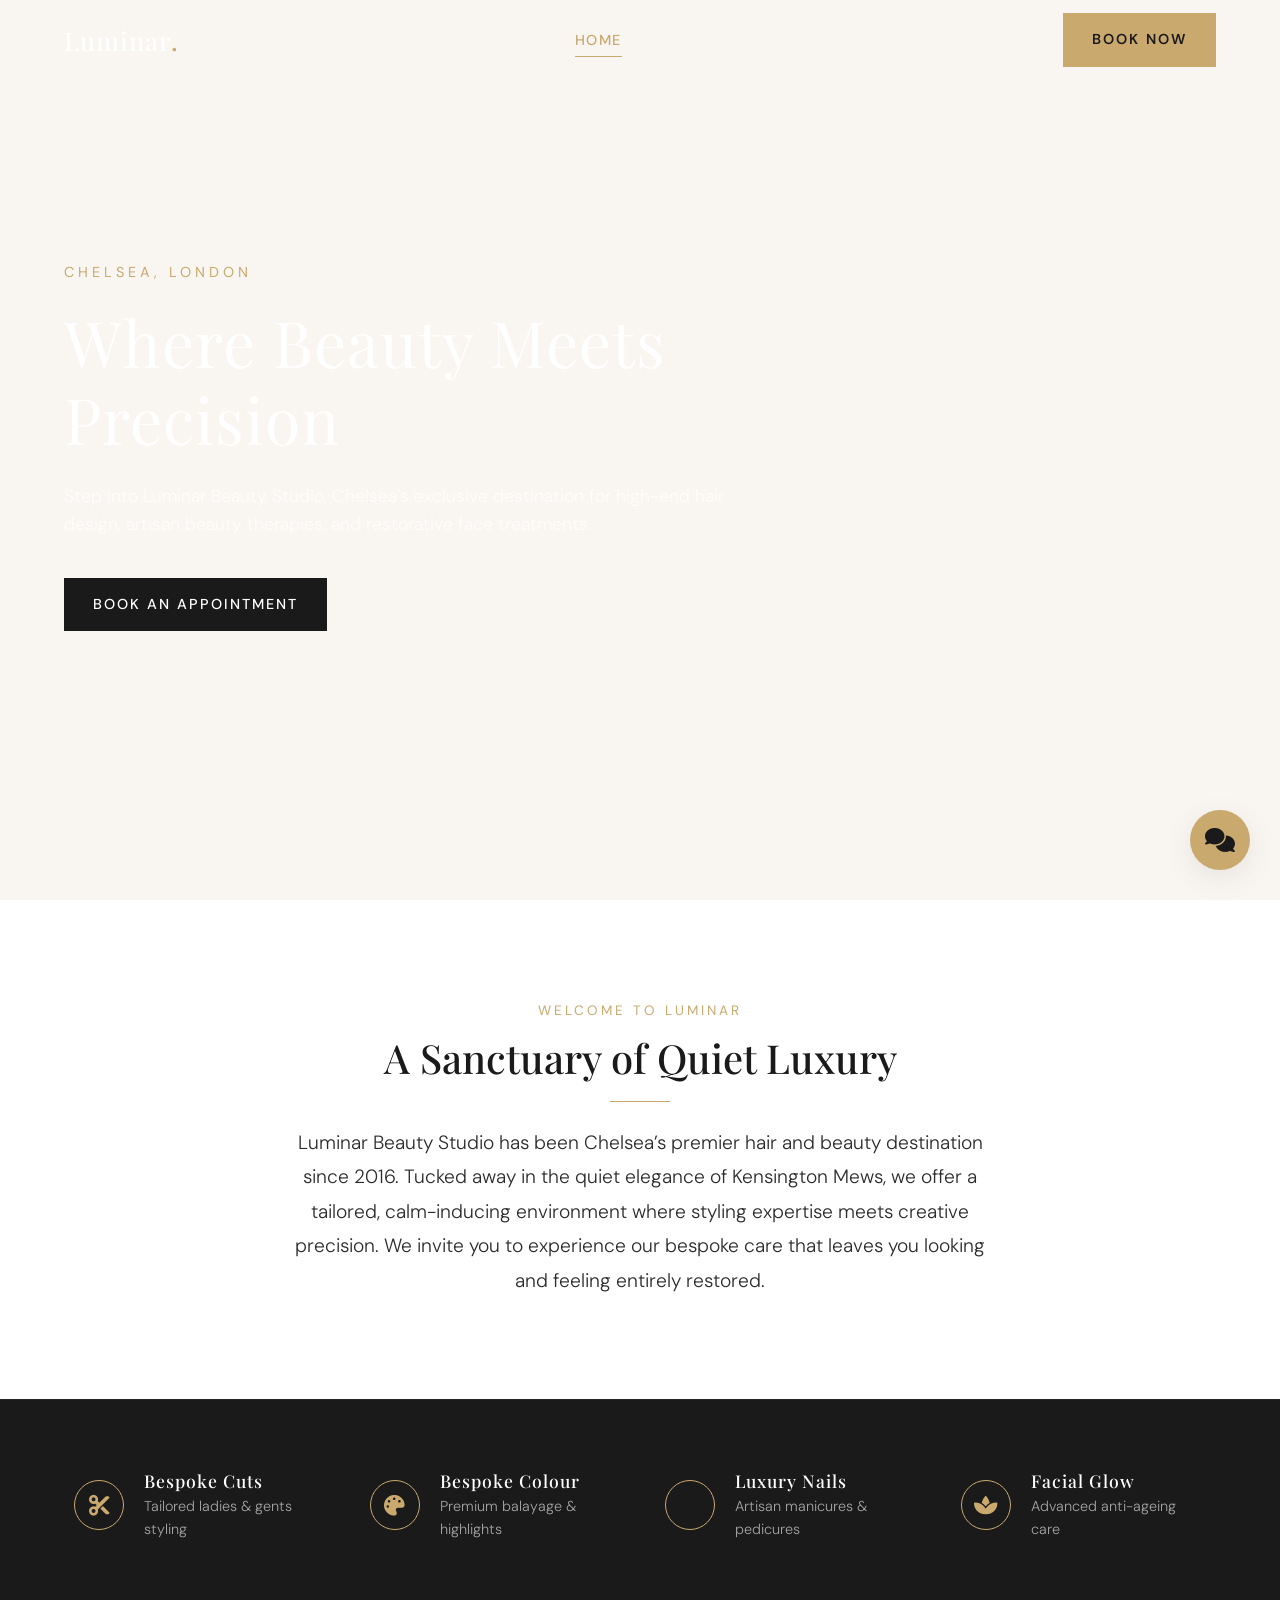
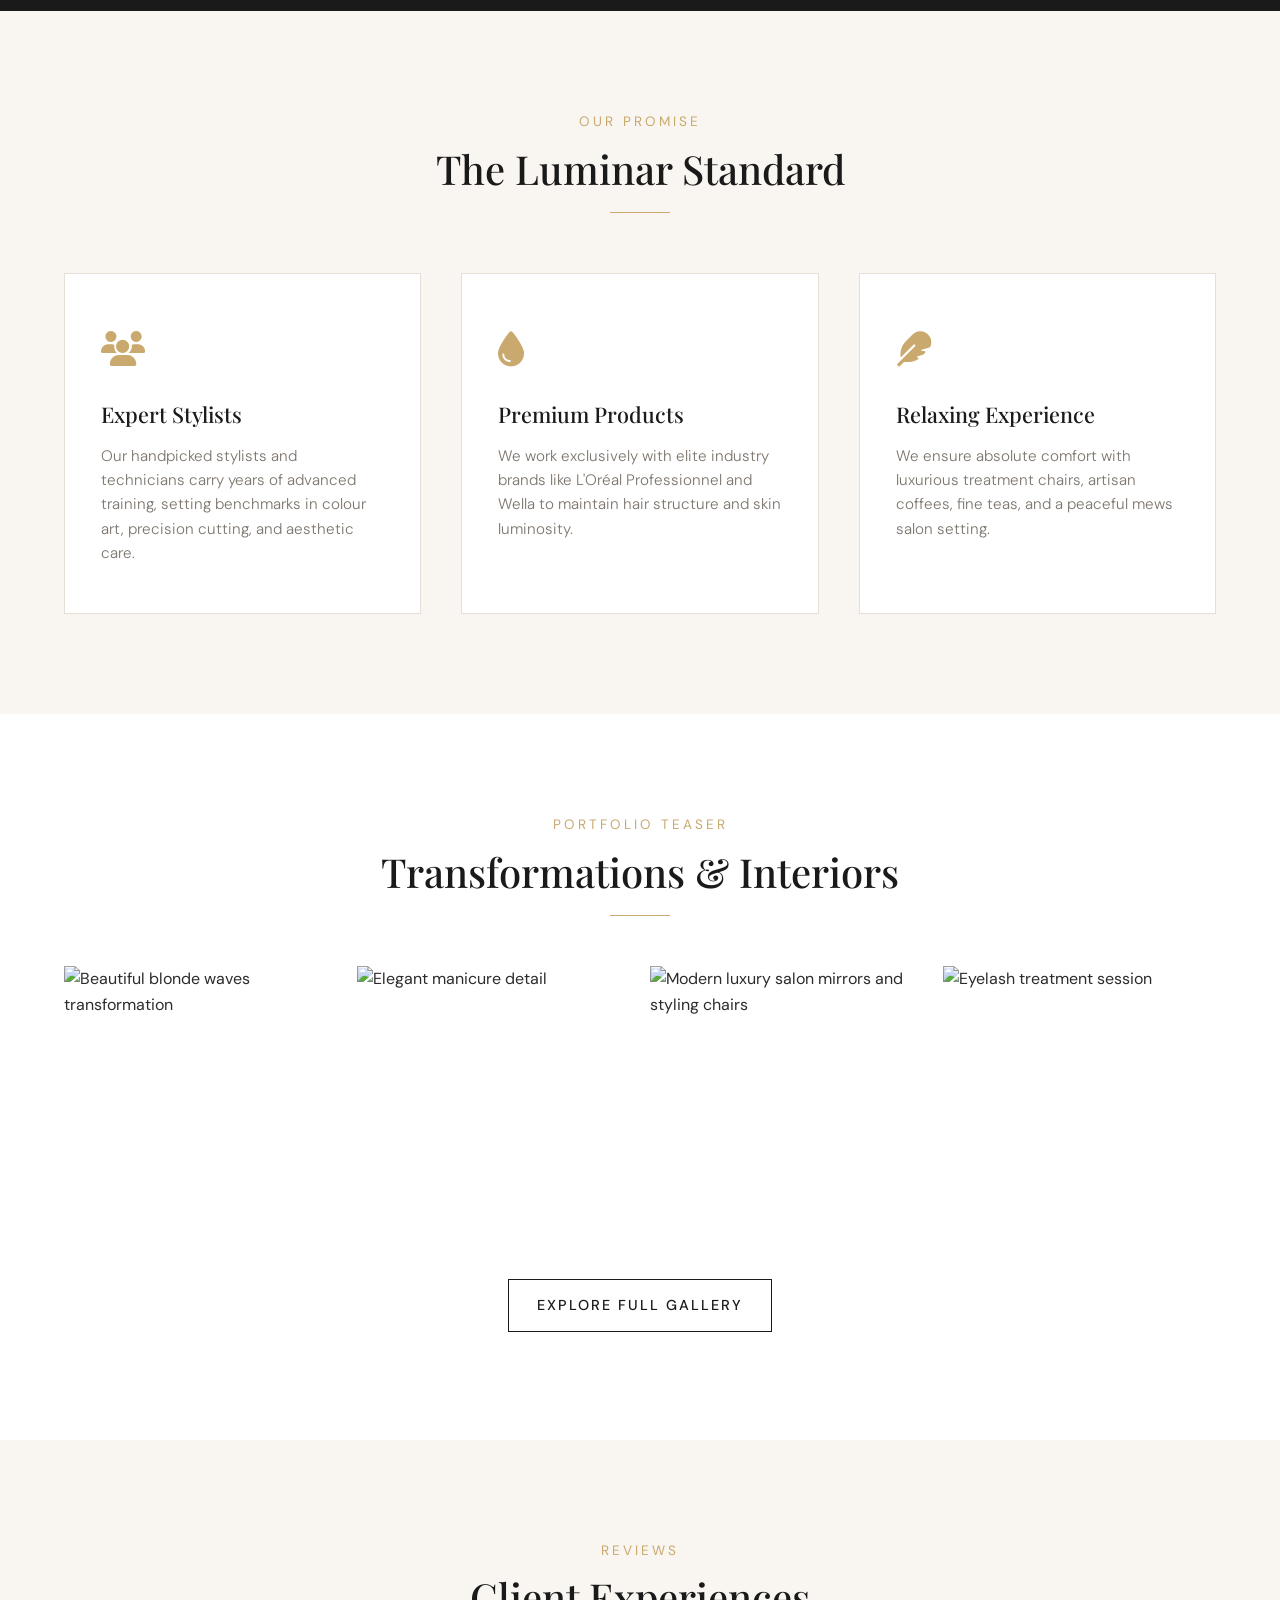
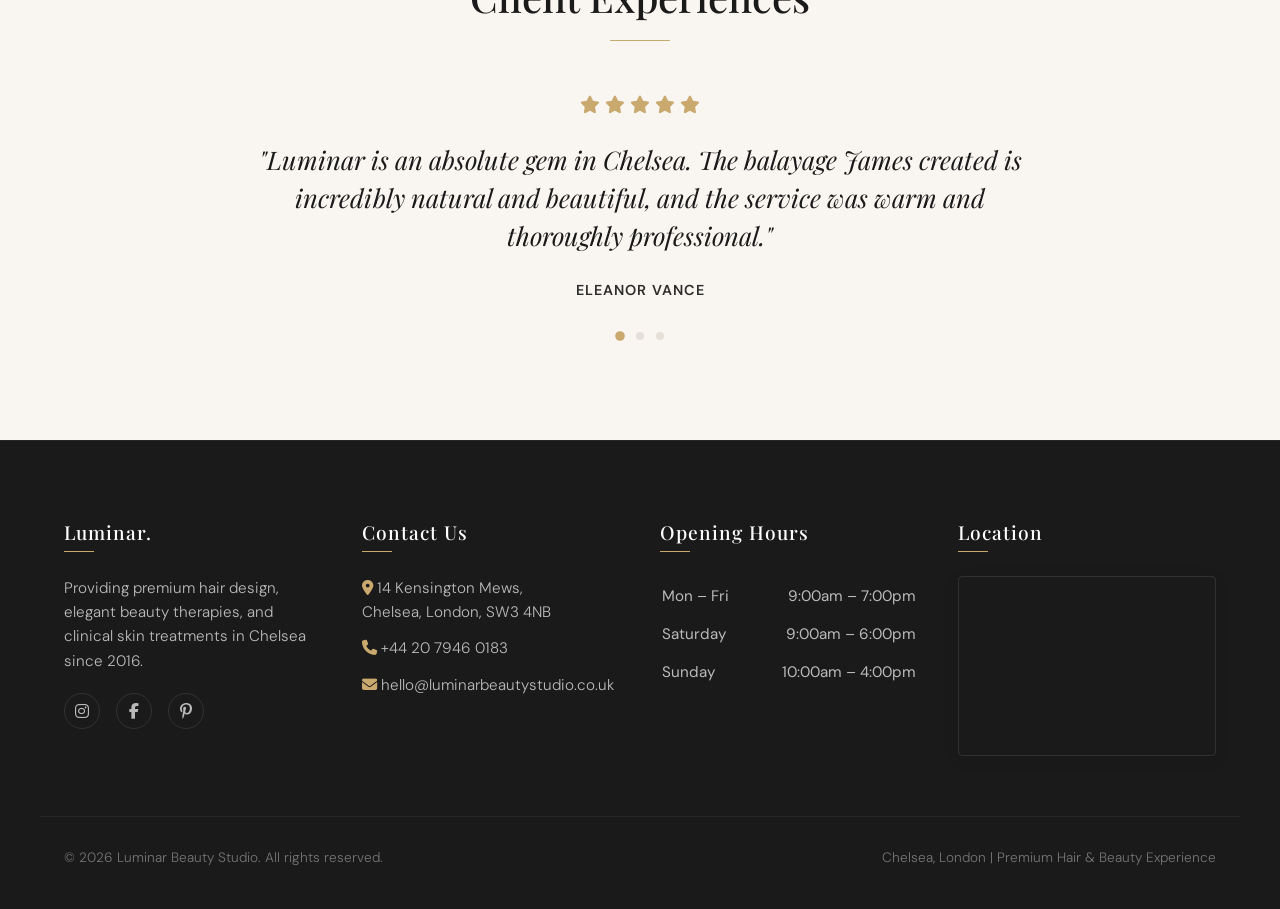
==== commit 7bcdfb4e: "Fix header text contrast and link teaser elements to filtered gallery" ====
--- a/index.html
+++ b/index.html
@@ -133,22 +133,22 @@
       </div>
       
       <div class="teaser-grid reveal">
-        <div class="teaser-item">
+        <a href="gallery.html?filter=hair" class="teaser-item">
           <img src="https://images.unsplash.com/photo-1595476108010-b4d1f102b1b1?auto=format&fit=crop&w=600&q=80" alt="Beautiful blonde waves transformation">
           <div class="teaser-overlay"><span>View Hair</span></div>
-        </div>
-        <div class="teaser-item">
+        </a>
+        <a href="gallery.html?filter=beauty" class="teaser-item">
           <img src="https://images.unsplash.com/photo-1604654894610-df63bc536371?auto=format&fit=crop&w=600&q=80" alt="Elegant manicure detail">
           <div class="teaser-overlay"><span>View Beauty</span></div>
-        </div>
-        <div class="teaser-item">
+        </a>
+        <a href="gallery.html?filter=interiors" class="teaser-item">
           <img src="https://images.unsplash.com/photo-1633681926022-84c23e8cb2d6?auto=format&fit=crop&w=600&q=80" alt="Modern luxury salon mirrors and styling chairs">
           <div class="teaser-overlay"><span>View Interiors</span></div>
-        </div>
-        <div class="teaser-item">
+        </a>
+        <a href="gallery.html?filter=beauty" class="teaser-item">
           <img src="https://images.unsplash.com/photo-1522337360788-8b13dee7a37e?auto=format&fit=crop&w=600&q=80" alt="Eyelash treatment session">
           <div class="teaser-overlay"><span>View Care</span></div>
-        </div>
+        </a>
       </div>
       
       <div class="text-center reveal" style="margin-top: 20px;">
--- a/styles.css
+++ b/styles.css
@@ -222,7 +222,7 @@
   font-family: var(--font-serif);
   font-size: 1.6rem;
   letter-spacing: 1px;
-  color: var(--color-charcoal);
+  color: var(--color-white);
   transition: var(--transition-smooth);
 }
 
@@ -247,7 +247,7 @@
   font-weight: 500;
   text-transform: uppercase;
   letter-spacing: 1.5px;
-  color: var(--color-charcoal);
+  color: var(--color-cream);
   padding: 8px 0;
   position: relative;
 }
@@ -291,7 +291,7 @@
 .hamburger-line {
   width: 100%;
   height: 2px;
-  background-color: var(--color-charcoal);
+  background-color: var(--color-white);
   transition: var(--transition-smooth);
 }
 
@@ -499,6 +499,7 @@
 }
 
 .teaser-item {
+  display: block;
   position: relative;
   overflow: hidden;
   aspect-ratio: 1 / 1;
@@ -1551,7 +1552,7 @@
   
   /* Mobile header colors */
   header {
-    background-color: var(--color-cream);
+    background-color: var(--color-charcoal);
     box-shadow: var(--shadow-subtle);
   }
   
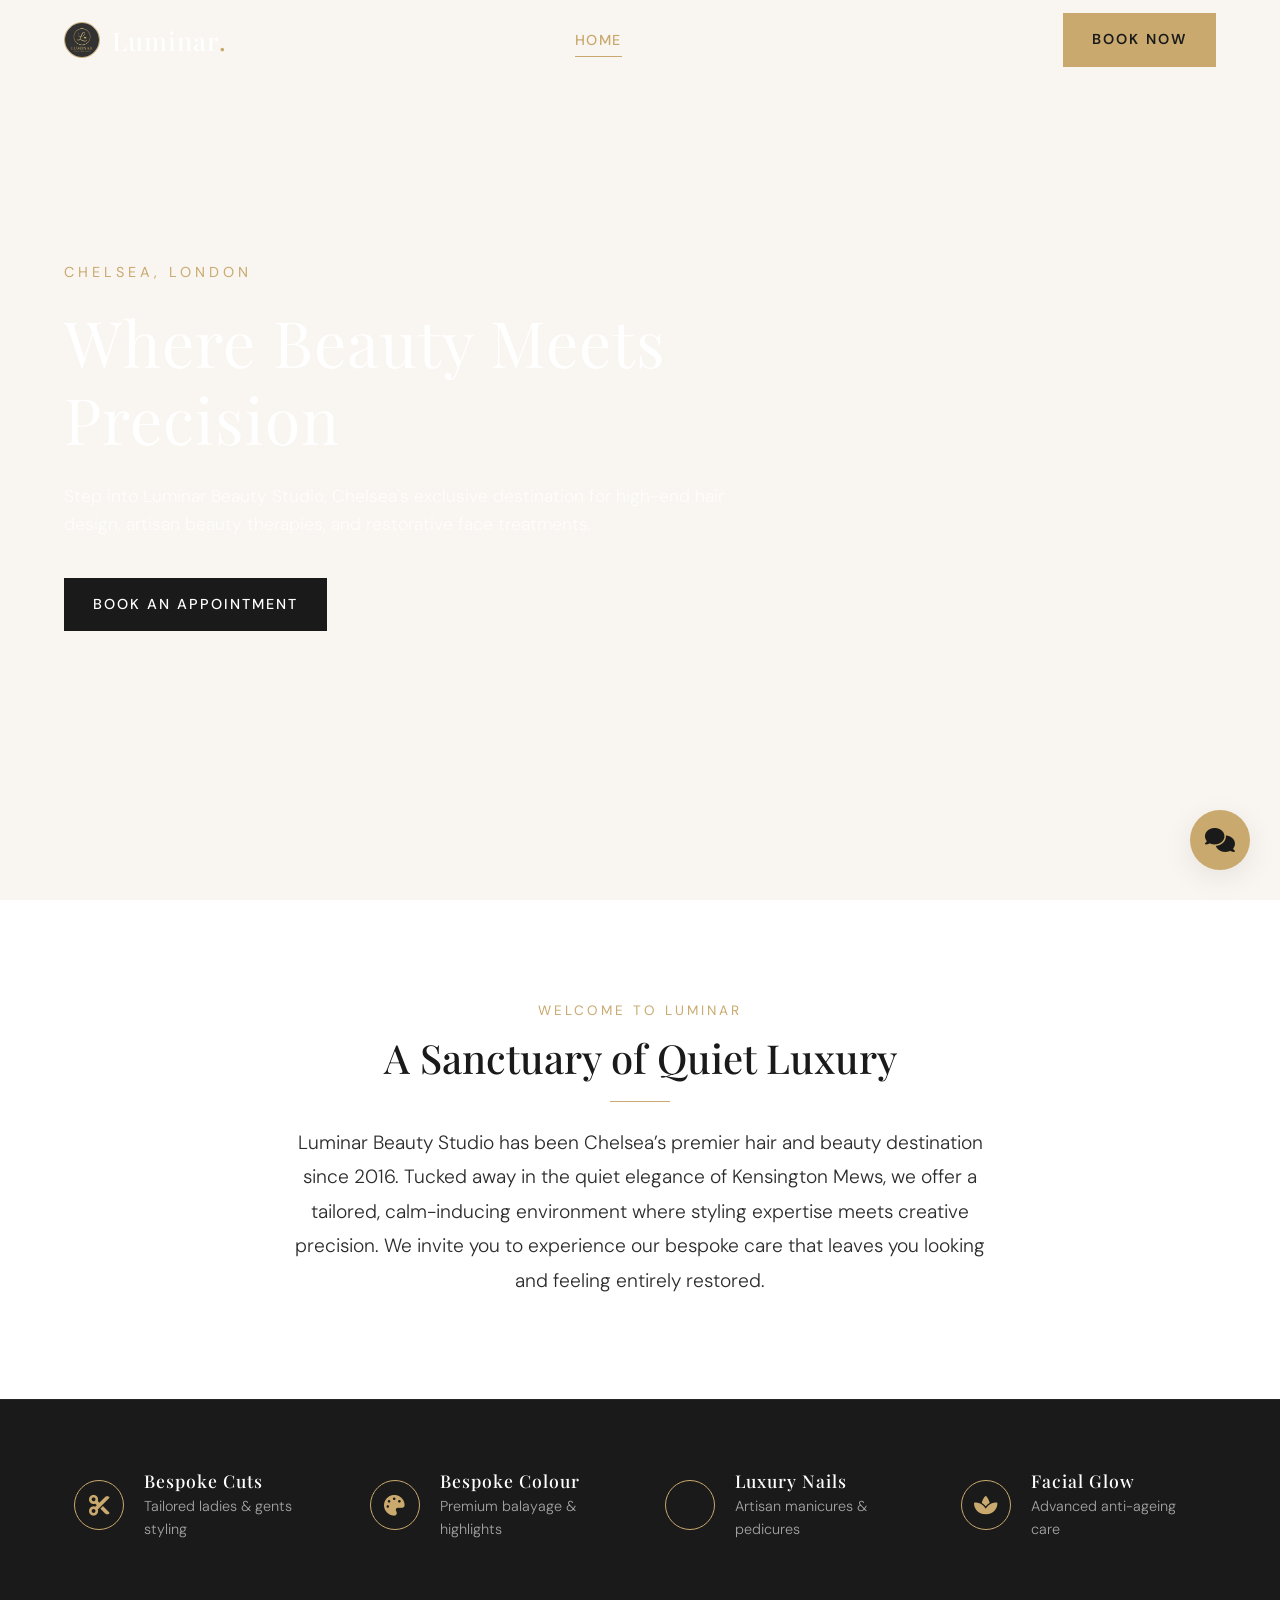
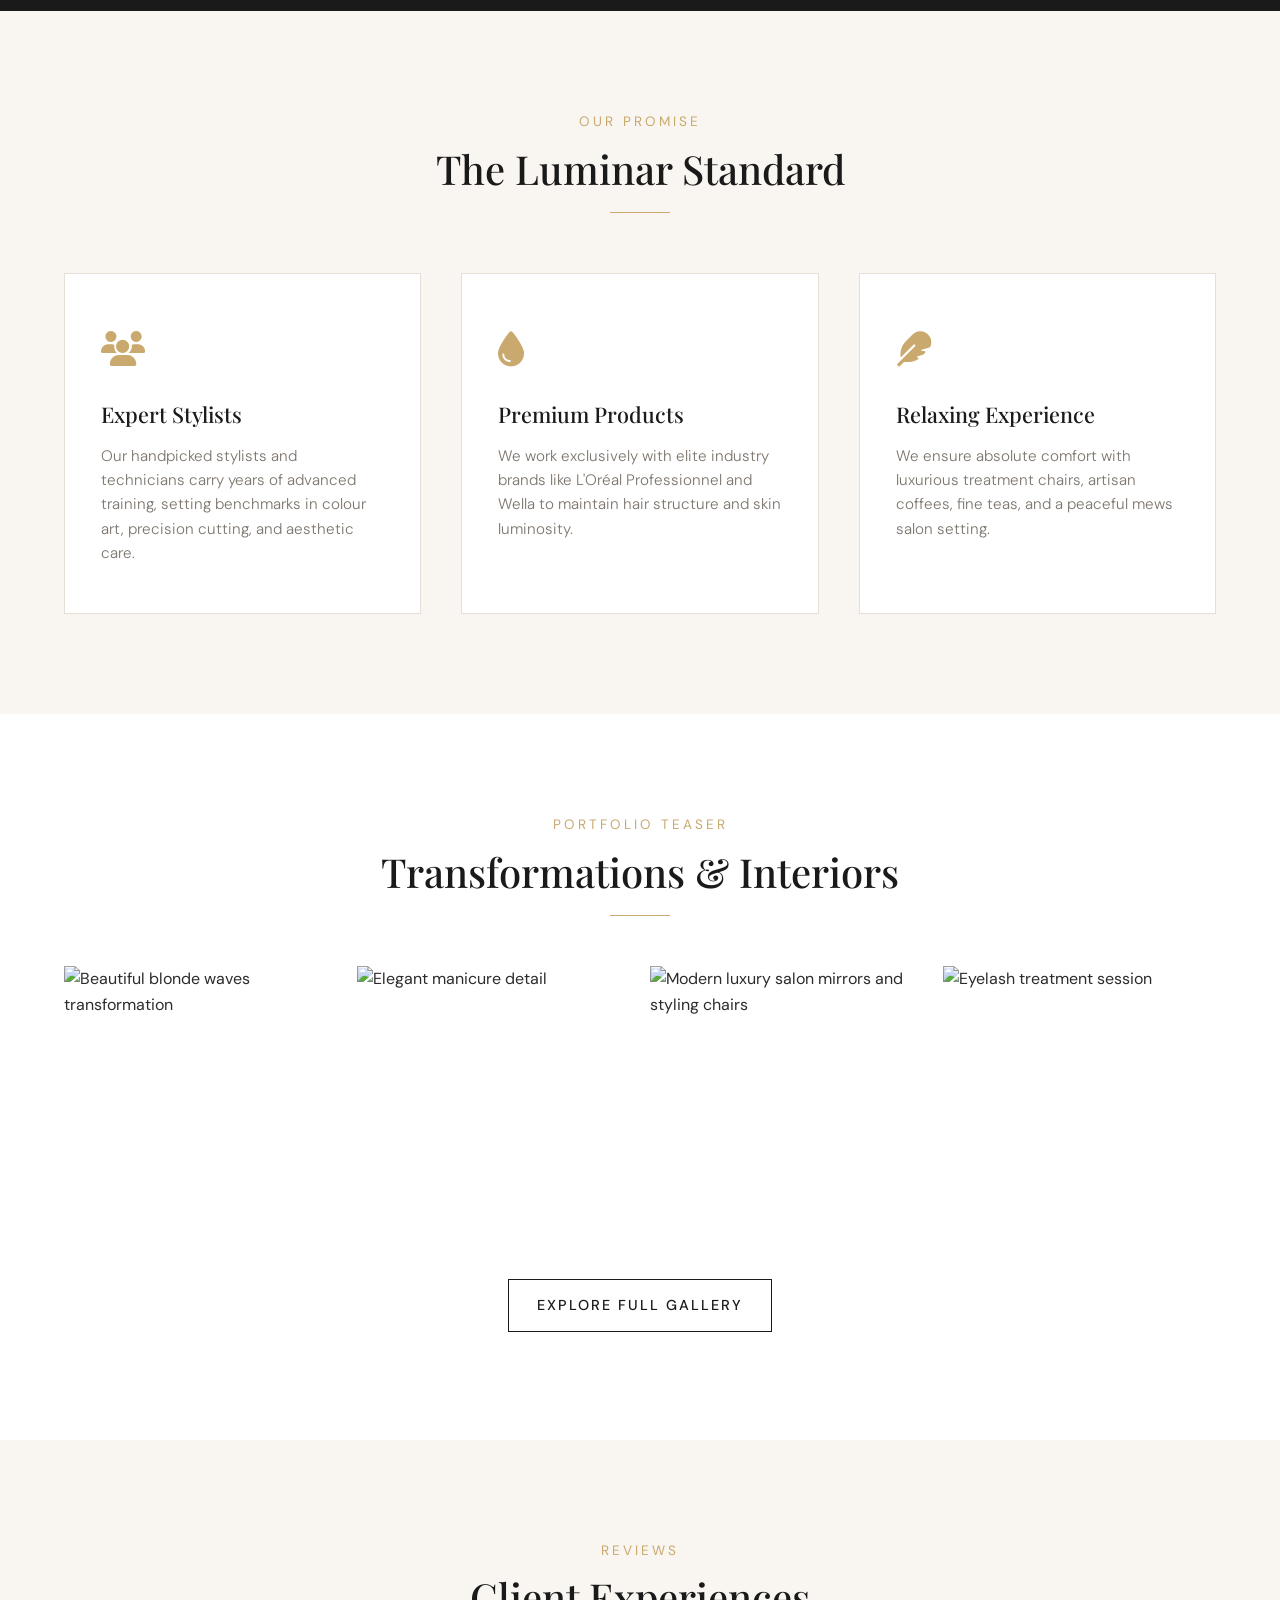
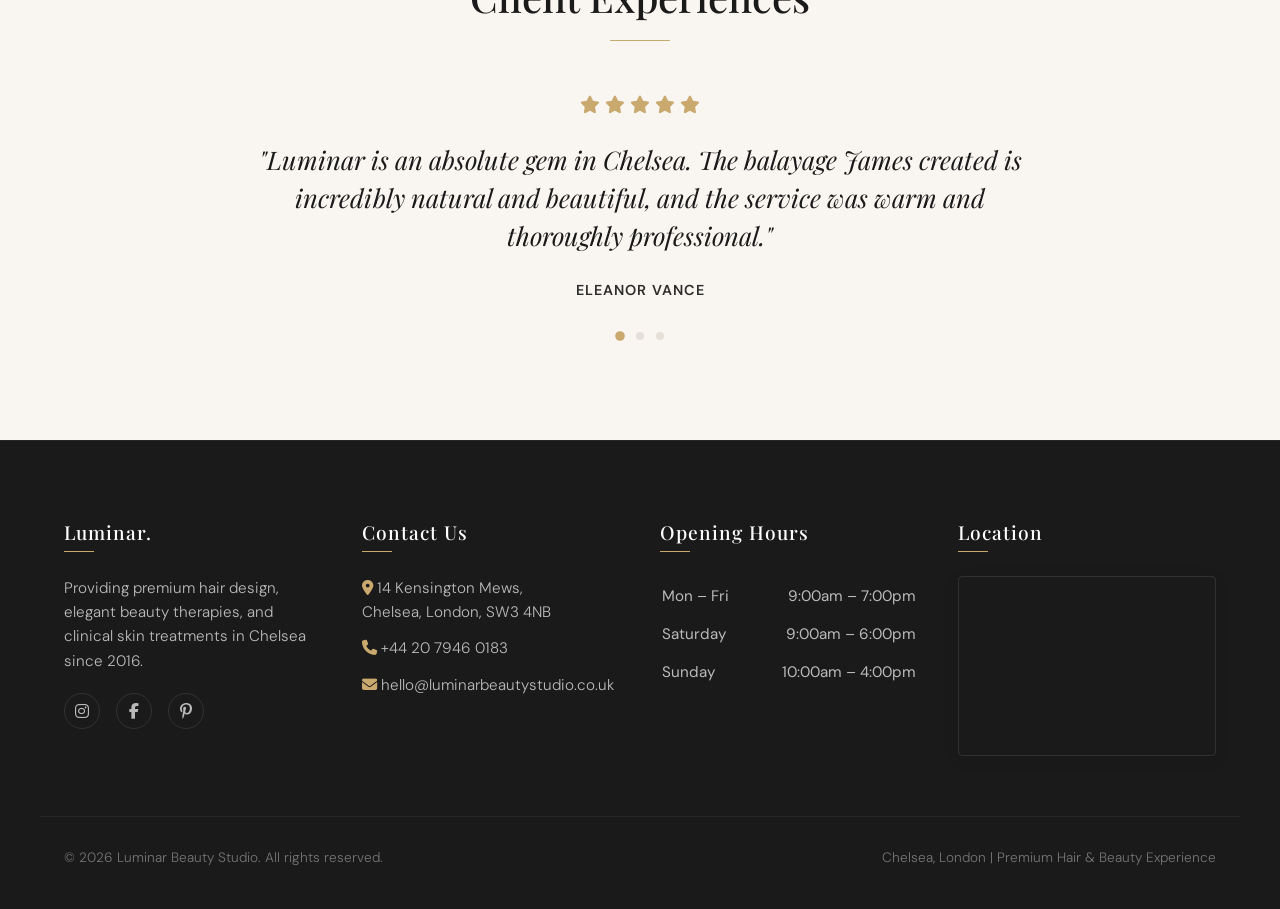
==== commit 7bc7d0e4: "Add custom circle logo and tab favicon across all website pages" ====
--- a/index.html
+++ b/index.html
@@ -5,6 +5,7 @@
   <meta name="viewport" content="width=device-width, initial-scale=1.0">
   <meta name="description" content="Discover Luminar Beauty Studio, Chelsea's premier hair and beauty salon in London. Experience boutique luxury, professional hair colouring, balayage, manicures, and bespoke facials.">
   <title>Luminar Beauty Studio | Premium Chelsea Hair &amp; Beauty Salon, London</title>
+  <link rel="icon" type="image/png" href="logo.png">
   <link rel="stylesheet" href="styles.css">
   <link rel="stylesheet" href="https://cdnjs.cloudflare.com/ajax/libs/font-awesome/6.4.0/css/all.min.css">
 </head>
@@ -13,8 +14,9 @@
   <!-- Sticky Header -->
   <header>
     <div class="container header-container">
-      <a href="index.html" class="logo" id="header-logo">
-        <h1>Luminar<span>.</span></h1>
+      <a href="index.html" class="logo-container" id="header-logo">
+        <img src="logo.png" alt="Luminar Logo" class="header-logo-img">
+        <span class="logo-text">Luminar<span>.</span></span>
       </a>
       
       <nav>
--- a/styles.css
+++ b/styles.css
@@ -218,15 +218,29 @@
   width: 100%;
 }
 
-.logo h1 {
+.logo-container {
+  display: flex;
+  align-items: center;
+  gap: 12px;
+}
+
+.header-logo-img {
+  width: 36px;
+  height: 36px;
+  border-radius: 50%;
+  object-fit: cover;
+  border: 1px solid var(--color-gold);
+}
+
+.logo-text {
   font-family: var(--font-serif);
   font-size: 1.6rem;
   letter-spacing: 1px;
   color: var(--color-white);
-  transition: var(--transition-smooth);
-}
-
-.logo span {
+  font-weight: 500;
+}
+
+.logo-text span {
   color: var(--color-gold);
 }
 
